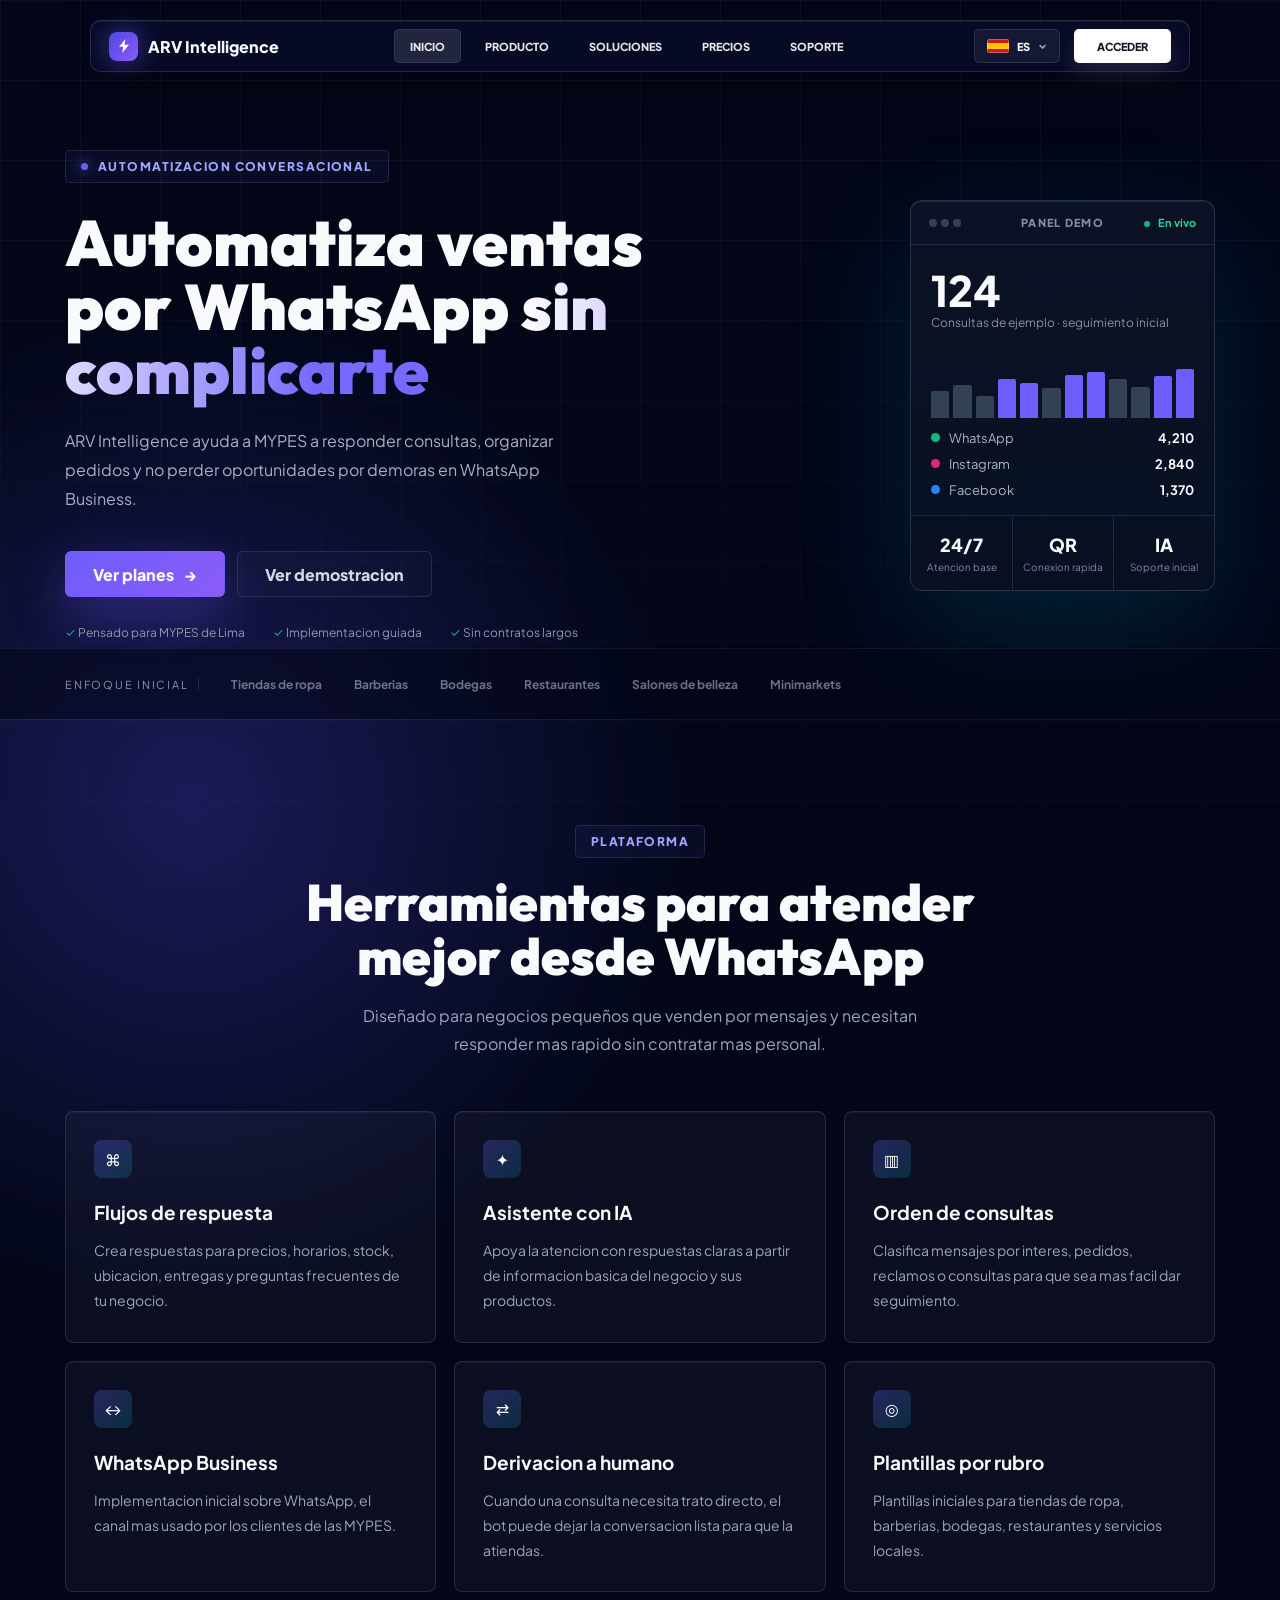
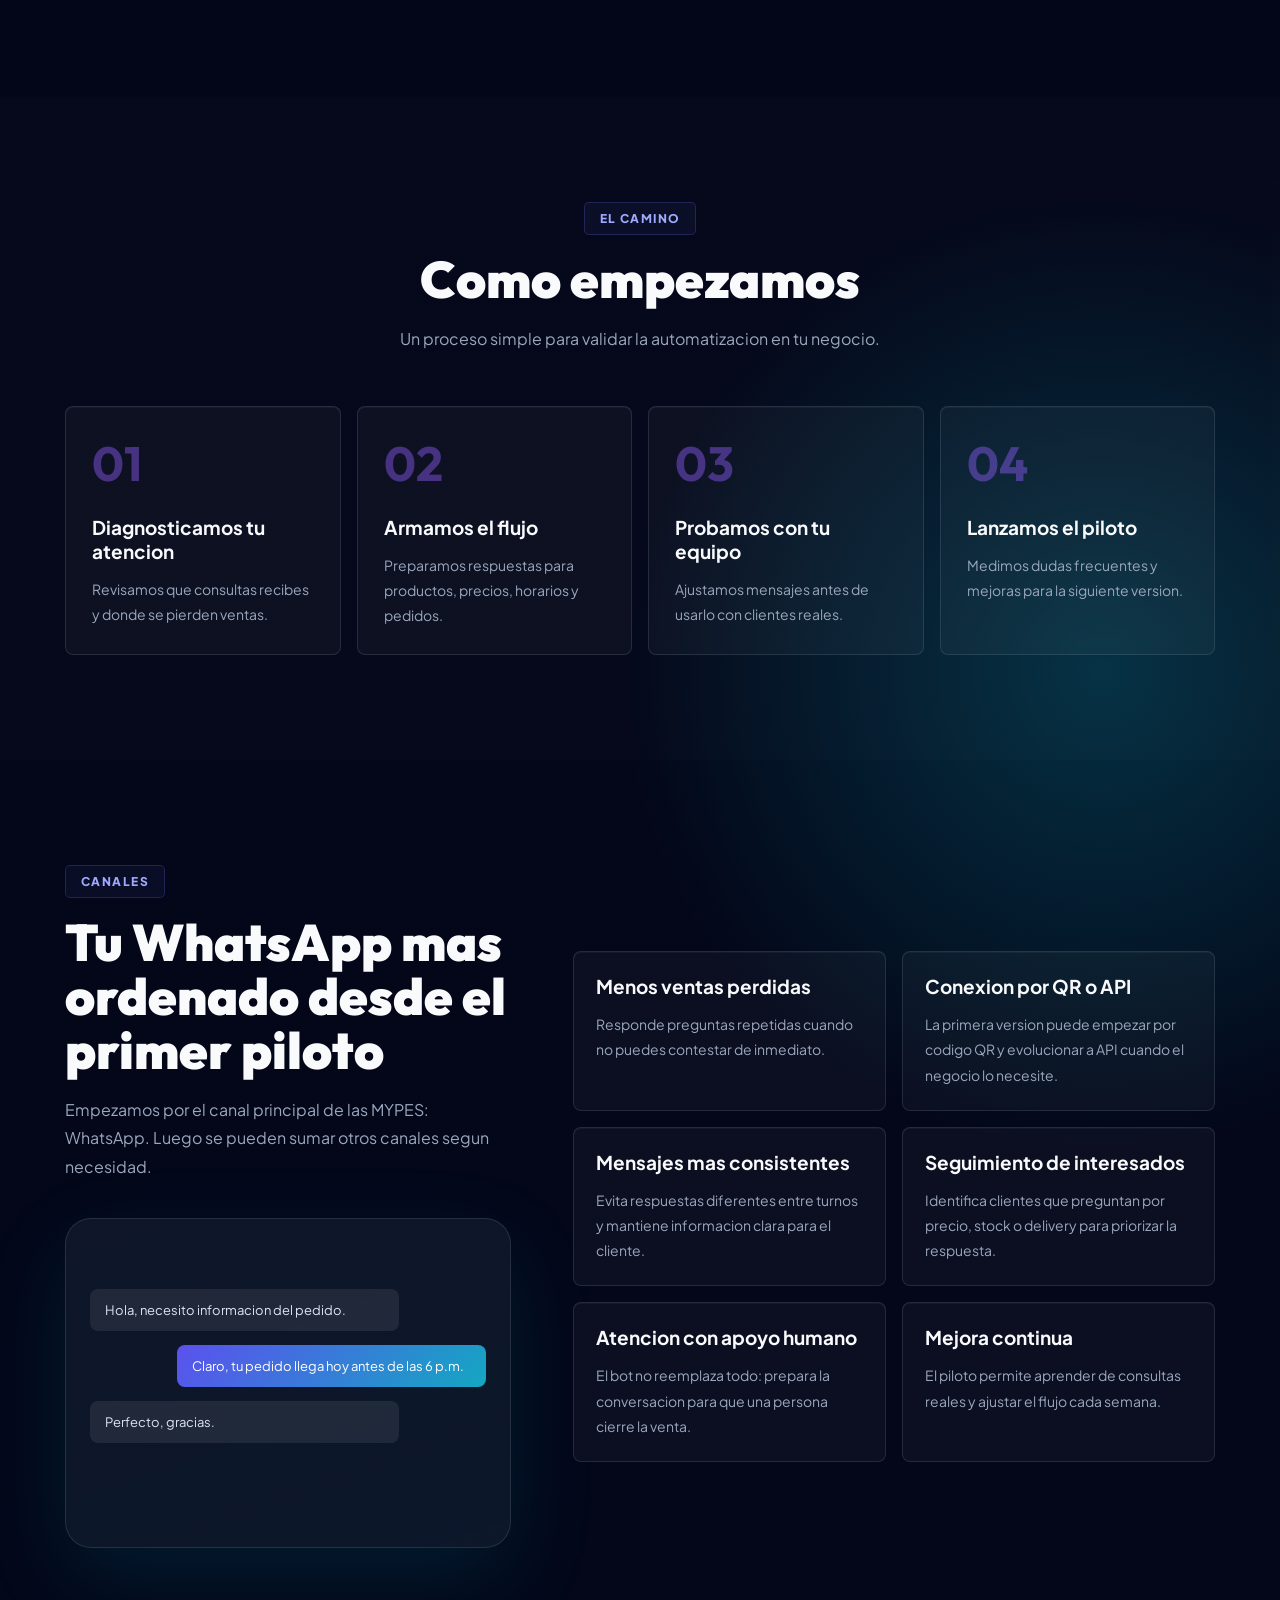
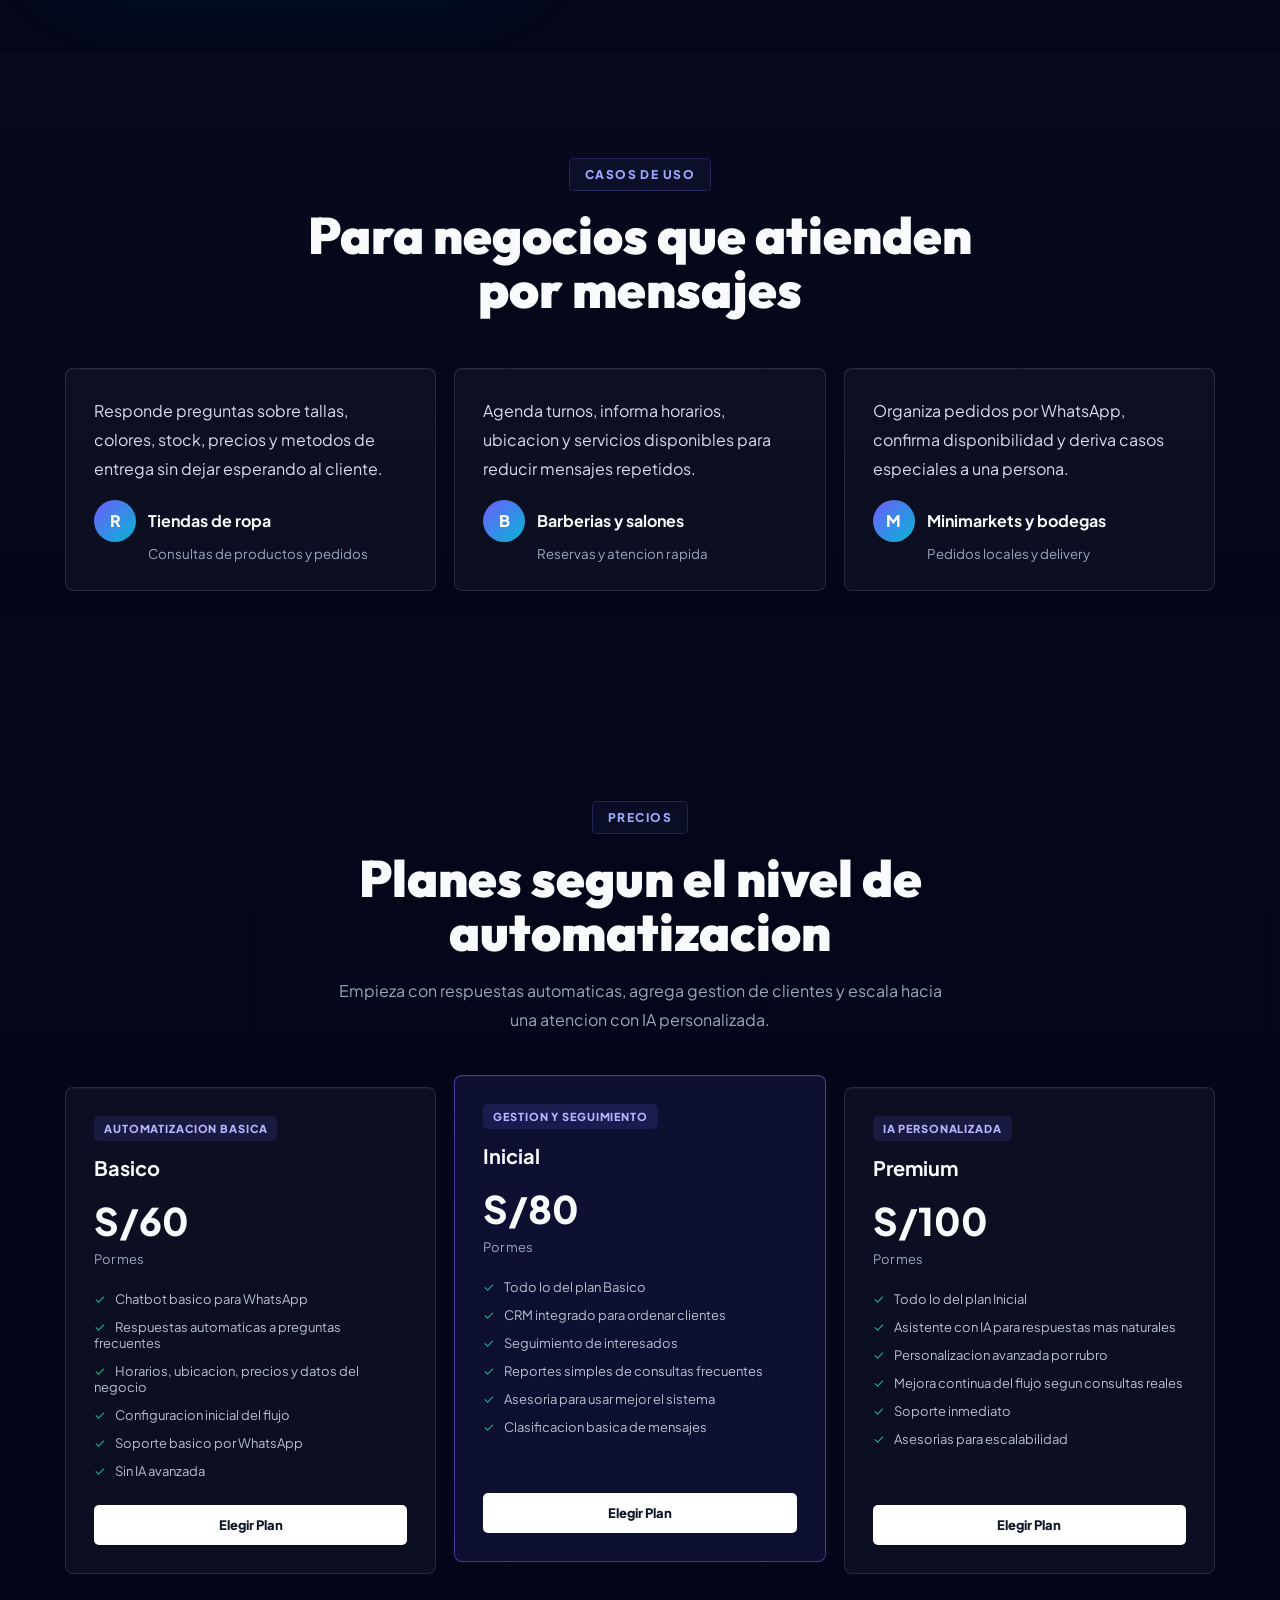
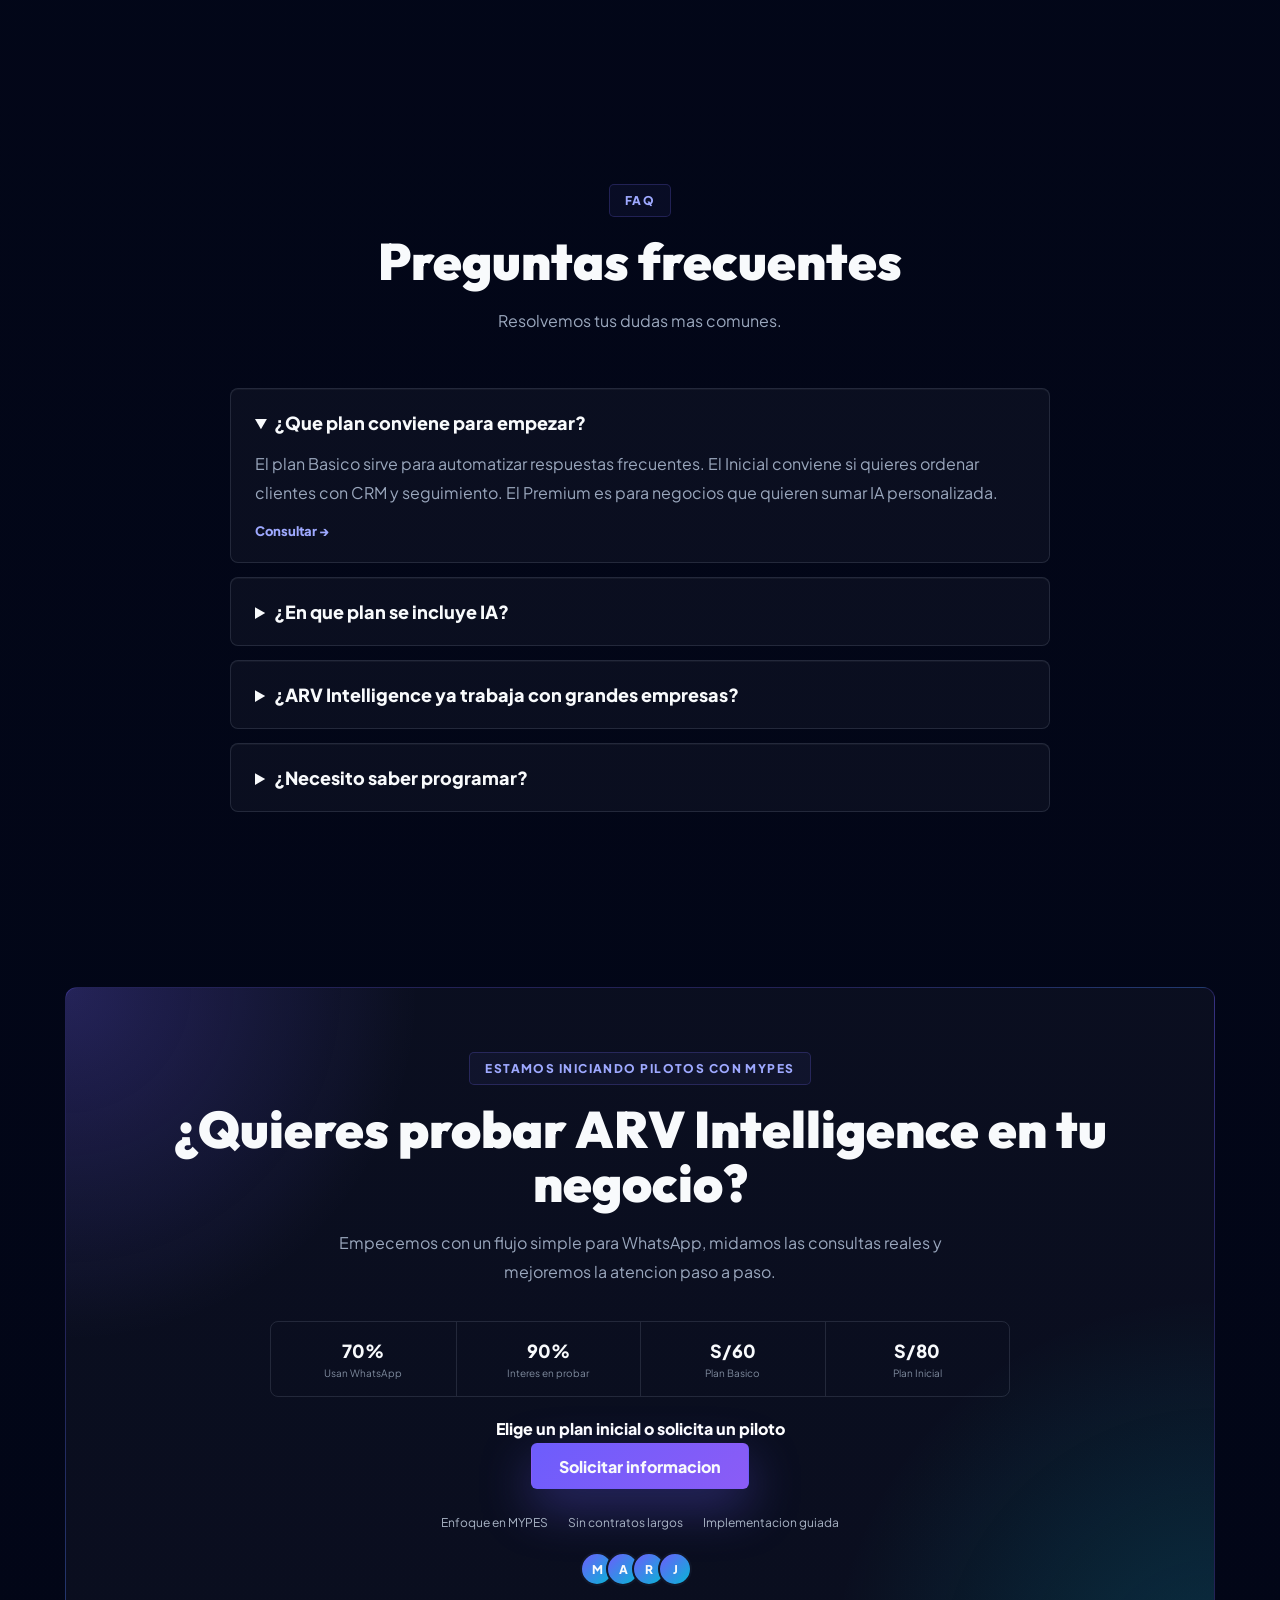
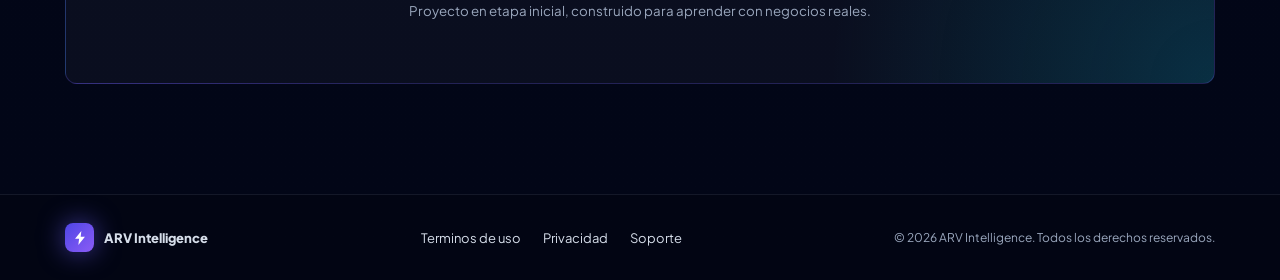
==== index.html @ e1a8e382 "Add files via upload" ====
<!doctype html>
<html lang="es">
<head>
  <meta charset="utf-8">
  <meta name="viewport" content="width=device-width, initial-scale=1">
  <title>ARV Intelligence | Automatizacion por WhatsApp</title>
  <meta name="description" content="Automatizacion de ventas y atencion por WhatsApp Business para MYPES de Lima.">
  <link rel="preconnect" href="https://fonts.googleapis.com">
  <link rel="preconnect" href="https://fonts.gstatic.com" crossorigin>
  <link href="https://fonts.googleapis.com/css2?family=Inter:wght@500;600;700;800;900&family=Outfit:wght@700;800;900&family=Plus+Jakarta+Sans:wght@500;600;700;800&display=swap" rel="stylesheet">
  <link rel="stylesheet" href="styles.css">
</head>
<body>
  <header class="site-header">
    <nav class="nav-shell" aria-label="Principal">
      <a class="brand" href="/" aria-label="ARV Intelligence">
        <span class="brand-mark">
          <svg viewBox="0 0 24 24" aria-hidden="true"><path d="M13.8 2.8 5.4 13.1h5.4l-1 8.1 8.8-11h-5.7l.9-7.4Z"/></svg>
        </span>
        <span>ARV Intelligence</span>
      </a>
      <button class="menu-toggle" type="button" aria-label="Abrir menu" aria-expanded="false">
        <span></span><span></span><span></span>
      </button>
      <div class="nav-links">
        <a class="active" href="#">Inicio</a>
        <a href="#features">Producto</a>
        <a href="#process">Soluciones</a>
        <a href="#pricing">Precios</a>
        <a href="#contact">Soporte</a>
      </div>
      <div class="nav-actions">
        <button class="lang" type="button" aria-label="Cambiar idioma"><span class="flag-es"></span> ES <span class="chevron">⌄</span></button>
        <a class="login" href="/dashboard/">Acceder</a>
      </div>
    </nav>
  </header>

  <main>
    <section class="hero" id="home">
      <div class="container hero-grid">
        <div class="hero-copy">
          <span class="eyebrow"><span></span> Automatizacion conversacional</span>
          <h1>Automatiza ventas <br>por WhatsApp <span>sin complicarte</span></h1>
          <p>ARV Intelligence ayuda a MYPES a responder consultas, organizar pedidos y no perder oportunidades por demoras en WhatsApp Business.</p>
          <div class="hero-actions">
            <a class="btn primary" href="#pricing">Ver planes <span>→</span></a>
            <a class="btn ghost" href="#features">Ver demostracion</a>
          </div>
          <div class="trust-list">
            <span>✓ Pensado para MYPES de Lima</span>
            <span>✓ Implementacion guiada</span>
            <span>✓ Sin contratos largos</span>
          </div>
        </div>
        <aside class="activity-card" aria-label="Panel de actividad">
          <div class="activity-top">
            <div class="dots"><span></span><span></span><span></span></div>
            <span>Panel demo</span>
            <strong><i></i> En vivo</strong>
          </div>
          <div class="metric-main">
            <strong>124</strong>
            <span>Consultas de ejemplo · seguimiento inicial</span>
          </div>
          <div class="bars" aria-hidden="true">
            <span style="--h:34%"></span><span style="--h:42%"></span><span style="--h:28%"></span><span class="accent" style="--h:50%"></span><span class="accent" style="--h:44%"></span><span style="--h:38%"></span><span class="accent" style="--h:55%"></span><span class="accent" style="--h:58%"></span><span style="--h:49%"></span><span style="--h:40%"></span><span class="accent" style="--h:53%"></span><span class="accent" style="--h:62%"></span>
          </div>
          <div class="channels">
            <span><i class="wa"></i> WhatsApp <b>4,210</b></span>
            <span><i class="ig"></i> Instagram <b>2,840</b></span>
            <span><i class="fb"></i> Facebook <b>1,370</b></span>
          </div>
          <div class="mini-stats">
            <div><b>24/7</b><span>Atencion base</span></div>
            <div><b>QR</b><span>Conexion rapida</span></div>
            <div><b>IA</b><span>Soporte inicial</span></div>
          </div>
        </aside>
      </div>
      <div class="logos">
        <div class="container logo-row">
          <span>Enfoque inicial</span>
          <b>Tiendas de ropa</b><b>Barberias</b><b>Bodegas</b><b>Restaurantes</b><b>Salones de belleza</b><b>Minimarkets</b>
        </div>
      </div>
    </section>

    <section class="section" id="features">
      <div class="container">
        <div class="section-head">
          <span class="label">Plataforma</span>
          <h2>Herramientas para atender mejor desde WhatsApp</h2>
          <p>Diseñado para negocios pequeños que venden por mensajes y necesitan responder mas rapido sin contratar mas personal.</p>
        </div>
        <div class="feature-grid">
          <article><span>⌘</span><h3>Flujos de respuesta</h3><p>Crea respuestas para precios, horarios, stock, ubicacion, entregas y preguntas frecuentes de tu negocio.</p></article>
          <article><span>✦</span><h3>Asistente con IA</h3><p>Apoya la atencion con respuestas claras a partir de informacion basica del negocio y sus productos.</p></article>
          <article><span>▥</span><h3>Orden de consultas</h3><p>Clasifica mensajes por interes, pedidos, reclamos o consultas para que sea mas facil dar seguimiento.</p></article>
          <article><span>↔</span><h3>WhatsApp Business</h3><p>Implementacion inicial sobre WhatsApp, el canal mas usado por los clientes de las MYPES.</p></article>
          <article><span>⇄</span><h3>Derivacion a humano</h3><p>Cuando una consulta necesita trato directo, el bot puede dejar la conversacion lista para que la atiendas.</p></article>
          <article><span>◎</span><h3>Plantillas por rubro</h3><p>Plantillas iniciales para tiendas de ropa, barberias, bodegas, restaurantes y servicios locales.</p></article>
        </div>
      </div>
    </section>

    <section class="section process" id="process">
      <div class="container">
        <div class="section-head compact">
          <span class="label">El Camino</span>
          <h2>Como empezamos</h2>
          <p>Un proceso simple para validar la automatizacion en tu negocio.</p>
        </div>
        <div class="steps">
          <article><b>01</b><h3>Diagnosticamos tu atencion</h3><p>Revisamos que consultas recibes y donde se pierden ventas.</p></article>
          <article><b>02</b><h3>Armamos el flujo</h3><p>Preparamos respuestas para productos, precios, horarios y pedidos.</p></article>
          <article><b>03</b><h3>Probamos con tu equipo</h3><p>Ajustamos mensajes antes de usarlo con clientes reales.</p></article>
          <article><b>04</b><h3>Lanzamos el piloto</h3><p>Medimos dudas frecuentes y mejoras para la siguiente version.</p></article>
        </div>
      </div>
    </section>

    <section class="section channels-section">
      <div class="container channels-grid">
        <div>
          <span class="label">Canales</span>
          <h2>Tu WhatsApp mas ordenado desde el primer piloto</h2>
          <p>Empezamos por el canal principal de las MYPES: WhatsApp. Luego se pueden sumar otros canales segun necesidad.</p>
          <div class="phone-mock">
            <div class="chat one">Hola, necesito informacion del pedido.</div>
            <div class="chat two">Claro, tu pedido llega hoy antes de las 6 p.m.</div>
            <div class="chat one">Perfecto, gracias.</div>
          </div>
        </div>
        <div class="benefits">
          <article><h3>Menos ventas perdidas</h3><p>Responde preguntas repetidas cuando no puedes contestar de inmediato.</p></article>
          <article><h3>Conexion por QR o API</h3><p>La primera version puede empezar por codigo QR y evolucionar a API cuando el negocio lo necesite.</p></article>
          <article><h3>Mensajes mas consistentes</h3><p>Evita respuestas diferentes entre turnos y mantiene informacion clara para el cliente.</p></article>
          <article><h3>Seguimiento de interesados</h3><p>Identifica clientes que preguntan por precio, stock o delivery para priorizar la respuesta.</p></article>
          <article><h3>Atencion con apoyo humano</h3><p>El bot no reemplaza todo: prepara la conversacion para que una persona cierre la venta.</p></article>
          <article><h3>Mejora continua</h3><p>El piloto permite aprender de consultas reales y ajustar el flujo cada semana.</p></article>
        </div>
      </div>
    </section>

    <section class="section testimonials">
      <div class="container">
        <div class="section-head">
          <span class="label">Casos de uso</span>
          <h2>Para negocios que atienden por mensajes</h2>
        </div>
        <div class="testimonial-grid">
          <article><p>Responde preguntas sobre tallas, colores, stock, precios y metodos de entrega sin dejar esperando al cliente.</p><div><span>R</span><b>Tiendas de ropa</b><small>Consultas de productos y pedidos</small></div></article>
          <article><p>Agenda turnos, informa horarios, ubicacion y servicios disponibles para reducir mensajes repetidos.</p><div><span>B</span><b>Barberias y salones</b><small>Reservas y atencion rapida</small></div></article>
          <article><p>Organiza pedidos por WhatsApp, confirma disponibilidad y deriva casos especiales a una persona.</p><div><span>M</span><b>Minimarkets y bodegas</b><small>Pedidos locales y delivery</small></div></article>
        </div>
      </div>
    </section>

    <section class="section pricing" id="pricing">
      <div class="container">
        <div class="section-head">
          <span class="label">Precios</span>
          <h2>Planes segun el nivel de automatizacion</h2>
          <p>Empieza con respuestas automaticas, agrega gestion de clientes y escala hacia una atencion con IA personalizada.</p>
        </div>
        <div class="pricing-grid">
          <article class="plan"><span class="plan-kicker">Automatizacion basica</span><h3>Basico</h3><div class="price">S/60</div><p>Por mes</p><ul><li>Chatbot basico para WhatsApp</li><li>Respuestas automaticas a preguntas frecuentes</li><li>Horarios, ubicacion, precios y datos del negocio</li><li>Configuracion inicial del flujo</li><li>Soporte basico por WhatsApp</li><li>Sin IA avanzada</li></ul><a href="/register?plan=basico">Elegir Plan</a></article>
          <article class="plan featured"><span class="plan-kicker">Gestion y seguimiento</span><h3>Inicial</h3><div class="price">S/80</div><p>Por mes</p><ul><li>Todo lo del plan Basico</li><li>CRM integrado para ordenar clientes</li><li>Seguimiento de interesados</li><li>Reportes simples de consultas frecuentes</li><li>Asesoria para usar mejor el sistema</li><li>Clasificacion basica de mensajes</li></ul><a href="/register?plan=inicial">Elegir Plan</a></article>
          <article class="plan"><span class="plan-kicker">IA personalizada</span><h3>Premium</h3><div class="price">S/100</div><p>Por mes</p><ul><li>Todo lo del plan Inicial</li><li>Asistente con IA para respuestas mas naturales</li><li>Personalizacion avanzada por rubro</li><li>Mejora continua del flujo segun consultas reales</li><li>Soporte inmediato</li><li>Asesorias para escalabilidad</li></ul><a href="/register?plan=premium">Elegir Plan</a></article>
        </div>
      </div>
    </section>

    <section class="section faq">
      <div class="container">
        <div class="section-head">
          <span class="label">FAQ</span>
          <h2>Preguntas frecuentes</h2>
          <p>Resolvemos tus dudas mas comunes.</p>
        </div>
        <div class="faq-list">
          <details open><summary>¿Que plan conviene para empezar?</summary><p>El plan Basico sirve para automatizar respuestas frecuentes. El Inicial conviene si quieres ordenar clientes con CRM y seguimiento. El Premium es para negocios que quieren sumar IA personalizada.</p><a href="#contact">Consultar →</a></details>
          <details><summary>¿En que plan se incluye IA?</summary><p>La IA personalizada se incluye en el plan Premium. En el plan Inicial se puede trabajar una clasificacion basica de mensajes, pero no respuestas avanzadas con IA.</p><a href="#contact">Consultar →</a></details>
          <details><summary>¿ARV Intelligence ya trabaja con grandes empresas?</summary><p>No. El proyecto esta iniciando y se enfoca primero en pilotos con MYPES para validar el servicio y mejorarlo con casos reales.</p><a href="#contact">Consultar →</a></details>
          <details><summary>¿Necesito saber programar?</summary><p>No. La configuracion se realiza de forma guiada. El negocio solo debe compartir sus preguntas frecuentes, productos, horarios y datos de atencion.</p><a href="#contact">Consultar →</a></details>
        </div>
      </div>
    </section>

    <section class="cta" id="contact">
      <div class="container cta-box">
        <span class="label">Estamos iniciando pilotos con MYPES</span>
        <h2>¿Quieres probar ARV Intelligence en tu negocio?</h2>
        <p>Empecemos con un flujo simple para WhatsApp, midamos las consultas reales y mejoremos la atencion paso a paso.</p>
        <div class="cta-stats">
          <div><b>70%</b><span>Usan WhatsApp</span></div>
          <div><b>90%</b><span>Interes en probar</span></div>
          <div><b>S/60</b><span>Plan Basico</span></div>
          <div><b>S/80</b><span>Plan Inicial</span></div>
        </div>
        <p class="pick">Elige un plan inicial o solicita un piloto</p>
        <a class="btn primary" href="/register">Solicitar informacion</a>
        <div class="cta-notes"><span>Enfoque en MYPES</span><span>Sin contratos largos</span><span>Implementacion guiada</span></div>
        <div class="avatars"><span>M</span><span>A</span><span>R</span><span>J</span></div>
        <small>Proyecto en etapa inicial, construido para aprender con negocios reales.</small>
      </div>
    </section>
  </main>

  <footer class="footer">
    <div class="container footer-inner">
      <a class="brand" href="/"><span class="brand-mark"><svg viewBox="0 0 24 24" aria-hidden="true"><path d="M13.8 2.8 5.4 13.1h5.4l-1 8.1 8.8-11h-5.7l.9-7.4Z"/></svg></span><span>ARV Intelligence</span></a>
      <div><a href="/pages/terminos-y-condiciones">Terminos de uso</a><a href="/pages/politica-de-privacidad">Privacidad</a><a href="#contact">Soporte</a></div>
      <p>© 2026 ARV Intelligence. Todos los derechos reservados.</p>
    </div>
  </footer>
  <script src="script.js"></script>
</body>
</html>
---- styles.css ----
:root {
  --bg: #020617;
  --bg-2: #050a1e;
  --panel: rgba(255, 255, 255, .045);
  --panel-strong: rgba(255, 255, 255, .075);
  --line: rgba(148, 163, 184, .18);
  --text: #f8fafc;
  --muted: #9aa7bd;
  --soft: #cbd5e1;
  --violet: #6d5dfc;
  --violet-2: #8b5cf6;
  --cyan: #06b6d4;
  --green: #10b981;
  --pink: #db2777;
  --blue: #2683ff;
  --radius: 8px;
}

* { box-sizing: border-box; }
html { scroll-behavior: smooth; }
body {
  margin: 0;
  min-width: 320px;
  color: var(--text);
  background:
    radial-gradient(circle at 15% 12%, rgba(93, 78, 255, .28), transparent 31rem),
    radial-gradient(circle at 86% 34%, rgba(7, 129, 148, .34), transparent 30rem),
    linear-gradient(180deg, #020617 0%, #030719 46%, #020617 100%);
  font-family: "Plus Jakarta Sans", Inter, system-ui, -apple-system, sans-serif;
}

body::before {
  content: "";
  position: fixed;
  inset: 0;
  pointer-events: none;
  background-image:
    linear-gradient(rgba(255,255,255,.045) 1px, transparent 1px),
    linear-gradient(90deg, rgba(255,255,255,.045) 1px, transparent 1px);
  background-size: 80px 80px;
  mask-image: linear-gradient(to bottom, rgba(0,0,0,.9), rgba(0,0,0,.15));
}

a { color: inherit; text-decoration: none; }
p { color: var(--muted); line-height: 1.8; }
.container { width: min(1150px, calc(100% - 40px)); margin: 0 auto; }

.site-header {
  position: fixed;
  inset: 20px 0 auto;
  z-index: 50;
}

.nav-shell {
  width: min(1100px, calc(100% - 32px));
  margin: 0 auto;
  display: flex;
  align-items: center;
  gap: 24px;
  padding: 8px 18px;
  border: 1px solid rgba(148, 163, 184, .2);
  border-radius: 10px;
  background: rgba(8, 13, 43, .76);
  box-shadow: 0 18px 50px rgba(0, 0, 0, .28), inset 0 1px 0 rgba(255, 255, 255, .08);
  backdrop-filter: blur(18px);
}

.brand {
  display: inline-flex;
  align-items: center;
  gap: 10px;
  font-weight: 900;
  letter-spacing: 0;
}

.brand-mark {
  display: inline-grid;
  place-items: center;
  width: 29px;
  height: 29px;
  border-radius: 8px;
  background: linear-gradient(135deg, #4f46e5, #8b5cf6);
  box-shadow: 0 0 26px rgba(109, 93, 252, .58);
}

.brand-mark svg { width: 18px; height: 18px; fill: #fff; }

.nav-links {
  display: flex;
  justify-content: center;
  gap: 8px;
  flex: 1;
}

.nav-links a,
.login,
.lang {
  min-height: 34px;
  display: inline-flex;
  align-items: center;
  border-radius: 5px;
  font-size: 11px;
  font-weight: 900;
  text-transform: uppercase;
}

.nav-links a { padding: 0 16px; color: rgba(255, 255, 255, .9); }
.nav-links a.active,
.nav-links a:hover {
  background: rgba(255, 255, 255, .11);
  box-shadow: inset 0 0 0 1px rgba(255,255,255,.08);
}

.nav-actions { display: flex; align-items: center; gap: 14px; }
.lang {
  gap: 8px;
  border: 1px solid var(--line);
  color: #fff;
  background: rgba(255,255,255,.06);
  padding: 0 12px;
  font-family: inherit;
}
.flag-es {
  width: 22px;
  height: 14px;
  border-radius: 2px;
  background: linear-gradient(#c81925 0 25%, #ffc400 25% 75%, #c81925 75%);
  box-shadow: inset 0 0 0 1px rgba(255,255,255,.25);
}
.chevron { opacity: .6; transform: translateY(-1px); }
.login { padding: 0 23px; background: #fff; color: #101323; box-shadow: 0 10px 25px rgba(255,255,255,.1); }
.menu-toggle { display: none; }

.hero {
  position: relative;
  min-height: 720px;
  padding: 150px 0 0;
  border-bottom: 1px solid rgba(148, 163, 184, .1);
  overflow: hidden;
}

.hero-grid {
  display: grid;
  grid-template-columns: minmax(0, 1.05fr) minmax(360px, .9fr);
  align-items: center;
  gap: 52px;
}

.eyebrow,
.label {
  display: inline-flex;
  align-items: center;
  gap: 10px;
  color: #9ea9ff;
  border: 1px solid rgba(124, 112, 255, .22);
  background: rgba(124, 112, 255, .06);
  border-radius: 5px;
  padding: 8px 15px;
  font-size: 12px;
  font-weight: 800;
  letter-spacing: .12em;
  text-transform: uppercase;
}
.eyebrow span {
  width: 7px;
  height: 7px;
  border-radius: 50%;
  background: var(--violet);
  box-shadow: 0 0 14px var(--violet);
}

h1, h2, h3 { margin: 0; letter-spacing: 0; }
h1 {
  max-width: 720px;
  margin-top: 28px;
  font-family: Outfit, "Plus Jakarta Sans", sans-serif;
  font-size: clamp(46px, 5vw, 64px);
  line-height: 1;
  font-weight: 900;
}
h1 span {
  background: linear-gradient(90deg, #ffffff, #7669ff 75%);
  -webkit-background-clip: text;
  background-clip: text;
  color: transparent;
}
.hero-copy p { max-width: 510px; margin: 24px 0 0; font-size: 16px; color: #a8b1c2; }

.hero-actions { display: flex; flex-wrap: wrap; gap: 12px; margin-top: 38px; }
.btn {
  display: inline-flex;
  align-items: center;
  justify-content: center;
  gap: 10px;
  min-height: 46px;
  padding: 0 27px;
  border-radius: 6px;
  font-weight: 800;
  border: 1px solid transparent;
}
.btn.primary {
  background: linear-gradient(135deg, #6d5dfc, #8b5cf6);
  box-shadow: 0 18px 50px rgba(109, 93, 252, .34);
}
.btn.ghost { border-color: var(--line); color: #d1d8e4; background: rgba(255,255,255,.02); }

.trust-list { display: flex; flex-wrap: wrap; gap: 28px; margin-top: 28px; color: #8d99aa; font-size: 12px; }
.trust-list span::first-letter { color: var(--green); }

.activity-card {
  position: relative;
  max-width: 400px;
  margin-left: auto;
  border: 1px solid rgba(148, 163, 184, .22);
  border-radius: 12px;
  background: linear-gradient(180deg, rgba(15,23,42,.72), rgba(8,18,35,.86));
  box-shadow: 0 40px 120px rgba(6, 182, 212, .16), inset 0 1px 0 rgba(255,255,255,.08);
  overflow: hidden;
}
.activity-top {
  display: grid;
  grid-template-columns: 1fr auto 1fr;
  align-items: center;
  gap: 12px;
  padding: 15px 18px;
  border-bottom: 1px solid var(--line);
  color: #8390a6;
  font-size: 11px;
  font-weight: 800;
  text-transform: uppercase;
  letter-spacing: .12em;
}
.dots span {
  display: inline-block;
  width: 8px;
  height: 8px;
  margin-right: 4px;
  border-radius: 50%;
  background: #334155;
}
.activity-top strong { justify-self: end; color: #27d898; font-size: 11px; text-transform: none; letter-spacing: 0; }
.activity-top i { display: inline-block; width: 6px; height: 6px; border-radius: 50%; background: var(--green); margin-right: 6px; }
.metric-main { padding: 24px 20px 10px; }
.metric-main strong { display: block; font-size: 42px; line-height: 1; font-weight: 900; }
.metric-main span { display: block; color: #8793a5; font-size: 12px; margin-top: 4px; }
.bars { height: 78px; display: grid; grid-template-columns: repeat(12, 1fr); align-items: end; gap: 4px; padding: 0 20px 0; }
.bars span {
  height: var(--h);
  min-height: 22px;
  border-radius: 2px 2px 0 0;
  background: #334155;
}
.bars .accent { background: #6d5dfc; }
.channels { padding: 12px 20px 17px; display: grid; gap: 10px; }
.channels span { display: grid; grid-template-columns: 14px 1fr auto; align-items: center; gap: 4px; color: #aab4c2; font-size: 13px; }
.channels i { width: 9px; height: 9px; border-radius: 50%; }
.wa { background: var(--green); }
.ig { background: var(--pink); }
.fb { background: var(--blue); }
.channels b { color: #fff; }
.mini-stats { display: grid; grid-template-columns: repeat(3, 1fr); border-top: 1px solid var(--line); }
.mini-stats div, .cta-stats div { padding: 17px 10px; text-align: center; }
.mini-stats div + div, .cta-stats div + div { border-left: 1px solid var(--line); }
.mini-stats b, .cta-stats b { display: block; font-size: 18px; font-weight: 900; }
.mini-stats span, .cta-stats span { display: block; margin-top: 5px; color: #7e8a9d; font-size: 10px; }

.logos { position: absolute; left: 0; right: 0; bottom: 0; border-top: 1px solid rgba(148,163,184,.1); background: rgba(2,6,23,.55); }
.logo-row { min-height: 70px; display: flex; align-items: center; gap: 32px; color: rgba(203,213,225,.55); }
.logo-row span { font-size: 11px; letter-spacing: .16em; text-transform: uppercase; color: #8b94a5; padding-right: 10px; border-right: 1px solid var(--line); }
.logo-row b { font-size: 12px; color: rgba(203,213,225,.52); }

.section { padding: 105px 0; position: relative; }
.section-head { max-width: 680px; margin: 0 auto 52px; text-align: center; }
.section-head.compact { max-width: 520px; }
.section-head h2, .channels-grid h2, .cta h2 {
  margin-top: 18px;
  font-family: Outfit, "Plus Jakarta Sans", sans-serif;
  font-size: clamp(32px, 4vw, 52px);
  line-height: 1.05;
  font-weight: 900;
}
.section-head p, .channels-grid > div > p, .cta p { margin: 18px auto 0; max-width: 620px; }

.feature-grid, .testimonial-grid, .pricing-grid {
  display: grid;
  gap: 18px;
}
.feature-grid { grid-template-columns: repeat(3, 1fr); }
.feature-grid article,
.testimonial-grid article,
.plan,
.benefits article,
.steps article,
.faq-list details {
  border: 1px solid var(--line);
  border-radius: var(--radius);
  background: rgba(255,255,255,.035);
  box-shadow: inset 0 1px 0 rgba(255,255,255,.04);
}
.feature-grid article { padding: 28px; }
.feature-grid article span {
  display: inline-grid;
  place-items: center;
  width: 38px;
  height: 38px;
  border-radius: 8px;
  background: linear-gradient(135deg, rgba(109,93,252,.28), rgba(6,182,212,.18));
  color: #fff;
}
.feature-grid h3, .benefits h3, .steps h3 { margin-top: 22px; font-size: 19px; }
.feature-grid p, .benefits p, .steps p { margin-bottom: 0; font-size: 14px; }

.process { background: rgba(255,255,255,.012); }
.steps { display: grid; grid-template-columns: repeat(4, 1fr); gap: 16px; counter-reset: steps; }
.steps article { padding: 26px; position: relative; overflow: hidden; }
.steps b { color: rgba(139,92,246,.45); font-size: 48px; font-family: Outfit, sans-serif; }

.channels-grid { display: grid; grid-template-columns: .82fr 1.18fr; align-items: center; gap: 62px; }
.phone-mock {
  margin-top: 36px;
  min-height: 330px;
  border: 1px solid var(--line);
  border-radius: 26px;
  background: linear-gradient(160deg, rgba(15,23,42,.94), rgba(18,31,50,.7));
  padding: 70px 24px 24px;
  box-shadow: 0 30px 90px rgba(6,182,212,.12);
}
.chat { max-width: 78%; margin-bottom: 14px; padding: 13px 15px; border-radius: 8px; color: #dce5f3; font-size: 13px; }
.chat.one { background: rgba(255,255,255,.08); }
.chat.two { margin-left: auto; background: linear-gradient(135deg, #5b51ee, #13a7c2); color: #fff; }
.benefits { display: grid; grid-template-columns: repeat(2, 1fr); gap: 16px; }
.benefits article { padding: 22px; }
.benefits h3 { margin-top: 0; }

.testimonials { background: linear-gradient(180deg, rgba(255,255,255,.015), transparent); }
.testimonial-grid { grid-template-columns: repeat(3, 1fr); }
.testimonial-grid article { padding: 28px; }
.testimonial-grid p { color: #d6deea; margin-top: 0; }
.testimonial-grid div { display: grid; grid-template-columns: 42px 1fr; column-gap: 12px; align-items: center; }
.testimonial-grid span, .avatars span {
  display: inline-grid;
  place-items: center;
  width: 42px;
  height: 42px;
  border-radius: 50%;
  background: linear-gradient(135deg, #6d5dfc, #06b6d4);
  font-weight: 900;
}
.testimonial-grid small { grid-column: 2; color: var(--muted); margin-top: 3px; }

.pricing-grid { grid-template-columns: repeat(3, 1fr); align-items: stretch; }
.plan { padding: 28px; display: flex; flex-direction: column; }
.plan.featured { border-color: rgba(109,93,252,.55); background: rgba(109,93,252,.11); transform: translateY(-12px); }
.plan-kicker {
  align-self: flex-start;
  margin-bottom: 14px;
  padding: 6px 10px;
  border-radius: 5px;
  background: rgba(109, 93, 252, .14);
  color: #b8b4ff;
  font-size: 11px;
  font-weight: 900;
  letter-spacing: .08em;
  text-transform: uppercase;
}
.plan h3 { font-size: 20px; }
.price { margin-top: 22px; font-size: 38px; line-height: 1; font-weight: 900; }
.plan > p { margin: 8px 0 20px; font-size: 13px; }
.plan ul { list-style: none; padding: 0; margin: 0 0 26px; display: grid; gap: 12px; color: #b7c1d0; font-size: 13px; }
.plan li::before { content: "✓"; color: var(--green); margin-right: 9px; }
.plan a {
  margin-top: auto;
  display: inline-flex;
  justify-content: center;
  align-items: center;
  min-height: 40px;
  border-radius: 5px;
  background: #fff;
  color: #0f172a;
  font-weight: 900;
  font-size: 13px;
}

.faq-list { max-width: 820px; margin: 0 auto; display: grid; gap: 14px; }
.faq-list details { padding: 22px 24px; }
.faq-list summary {
  cursor: pointer;
  font-size: 18px;
  font-weight: 900;
}
.faq-list p { margin-bottom: 12px; }
.faq-list a { color: #9ea9ff; font-weight: 800; font-size: 13px; }

.cta { padding: 70px 0 110px; }
.cta-box {
  text-align: center;
  padding: 64px 30px;
  border: 1px solid rgba(109,93,252,.25);
  border-radius: 12px;
  background:
    radial-gradient(circle at top left, rgba(109,93,252,.26), transparent 22rem),
    radial-gradient(circle at bottom right, rgba(6,182,212,.2), transparent 24rem),
    rgba(255,255,255,.035);
}
.cta-stats { max-width: 740px; margin: 34px auto 16px; display: grid; grid-template-columns: repeat(4, 1fr); border: 1px solid var(--line); border-radius: var(--radius); overflow: hidden; }
.pick { font-weight: 900; color: #fff; margin-bottom: 18px; }
.cta-notes { margin-top: 26px; display: flex; justify-content: center; flex-wrap: wrap; gap: 20px; color: #a9b4c5; font-size: 12px; }
.avatars { display: flex; justify-content: center; margin-top: 22px; }
.avatars span { width: 34px; height: 34px; margin-left: -8px; border: 2px solid #101629; font-size: 12px; }
.cta small { display: block; margin-top: 16px; color: var(--muted); }

.footer { border-top: 1px solid rgba(148, 163, 184, .12); padding: 28px 0; background: rgba(0,0,0,.18); }
.footer-inner { display: flex; align-items: center; justify-content: space-between; gap: 18px; color: #96a2b5; font-size: 13px; }
.footer a { color: #d6deea; }
.footer div div { display: flex; gap: 22px; }
.footer p { margin: 0; font-size: 12px; }

@media (max-width: 980px) {
  .site-header { top: 12px; }
  .nav-shell { flex-wrap: wrap; }
  .menu-toggle {
    display: inline-grid;
    gap: 4px;
    width: 38px;
    height: 34px;
    margin-left: auto;
    border: 1px solid var(--line);
    border-radius: 6px;
    background: rgba(255,255,255,.06);
    padding: 8px;
  }
  .menu-toggle span { display: block; height: 2px; background: #fff; border-radius: 2px; }
  .nav-links, .nav-actions {
    display: none;
    width: 100%;
  }
  .nav-shell.open .nav-links,
  .nav-shell.open .nav-actions {
    display: flex;
  }
  .nav-shell.open .nav-links { flex-direction: column; align-items: stretch; order: 5; }
  .nav-shell.open .nav-actions { order: 6; justify-content: space-between; }
  .hero { padding-top: 120px; min-height: auto; }
  .hero-grid, .channels-grid { grid-template-columns: 1fr; }
  .activity-card { margin: 20px 0 95px; max-width: none; }
  .logos { position: relative; }
  .logo-row { overflow-x: auto; padding: 0 20px; width: 100%; }
  .feature-grid, .testimonial-grid, .pricing-grid { grid-template-columns: repeat(2, 1fr); }
  .steps { grid-template-columns: repeat(2, 1fr); }
}

@media (max-width: 640px) {
  .container { width: min(100% - 28px, 1150px); }
  .nav-shell { width: calc(100% - 20px); padding: 8px 10px; }
  .hero { padding-top: 105px; }
  h1 { font-size: 42px; line-height: 1.05; }
  .hero-actions .btn { width: 100%; }
  .trust-list { gap: 12px; flex-direction: column; }
  .section { padding: 74px 0; }
  .feature-grid, .testimonial-grid, .pricing-grid, .steps, .benefits, .cta-stats { grid-template-columns: 1fr; }
  .plan.featured { transform: none; }
  .cta-box { padding: 44px 18px; }
  .cta-stats div + div { border-left: 0; border-top: 1px solid var(--line); }
  .footer-inner, .footer div div { flex-direction: column; align-items: flex-start; }
}
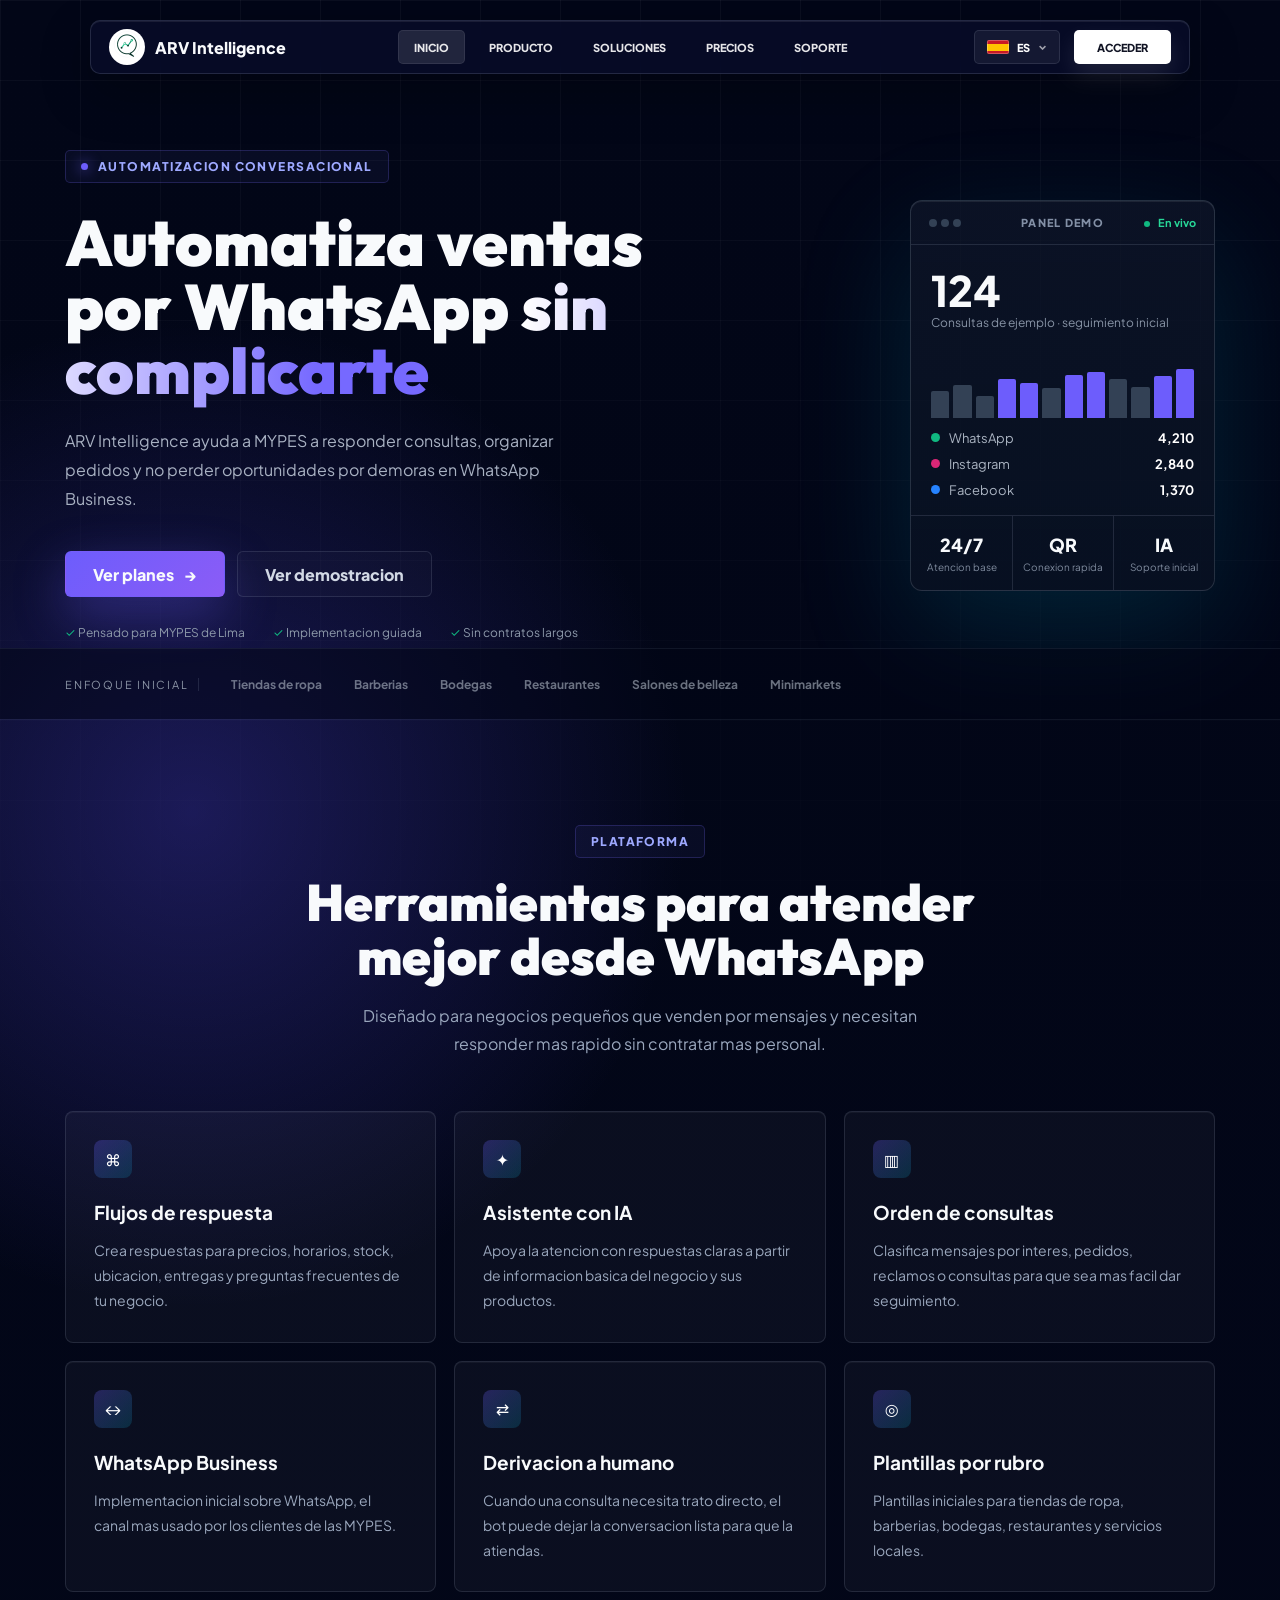
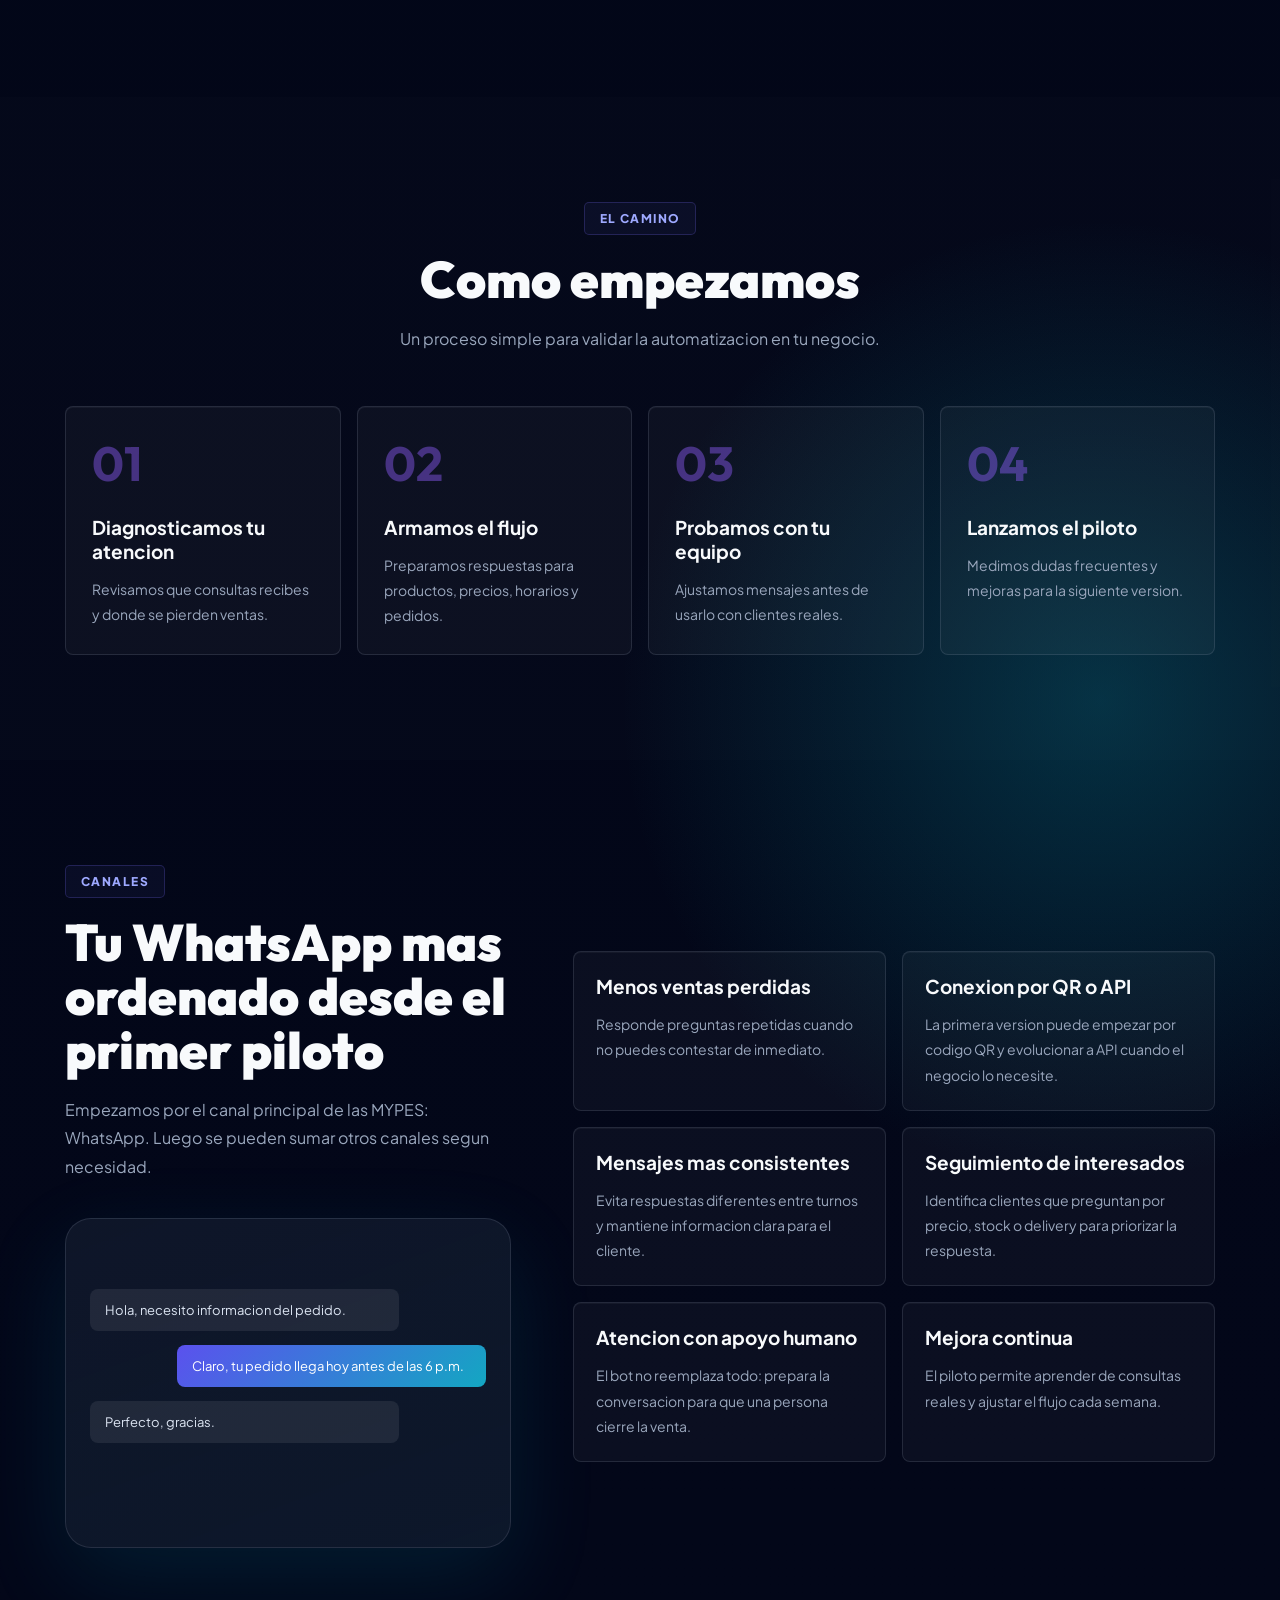
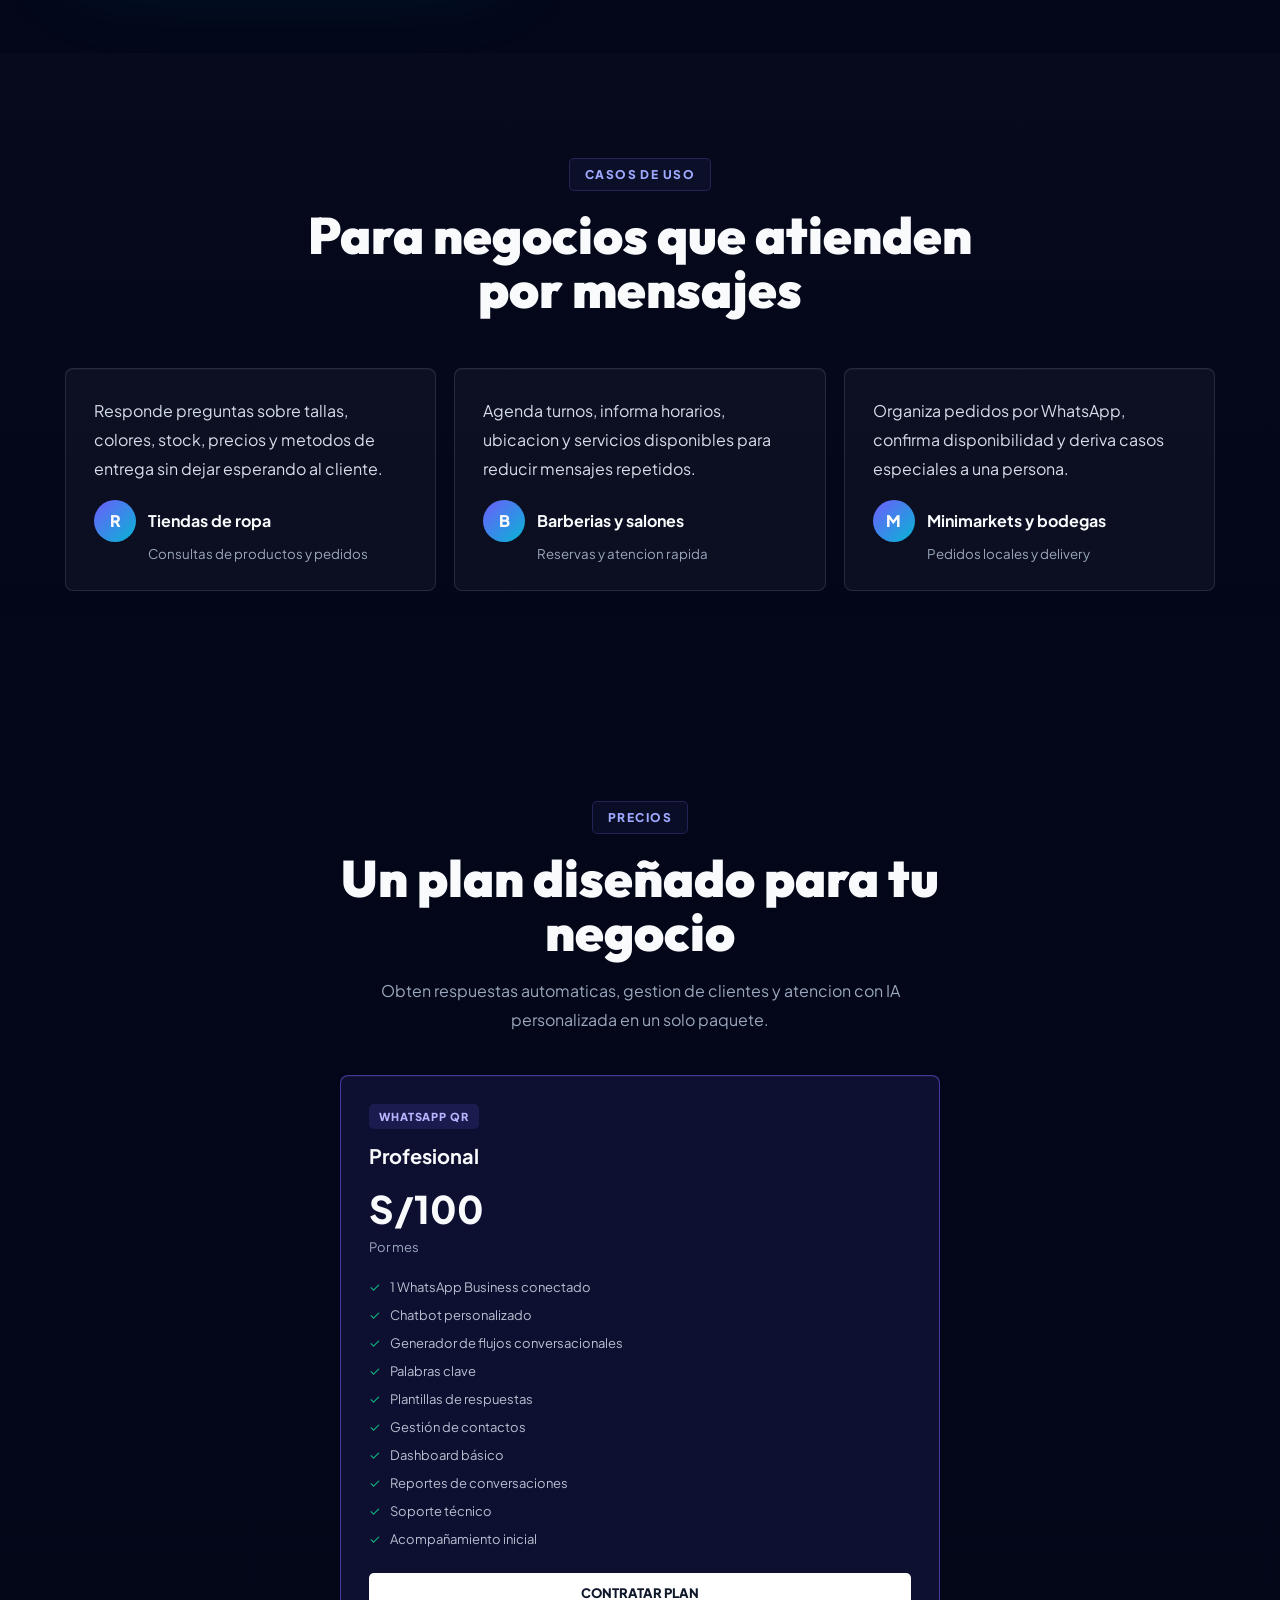
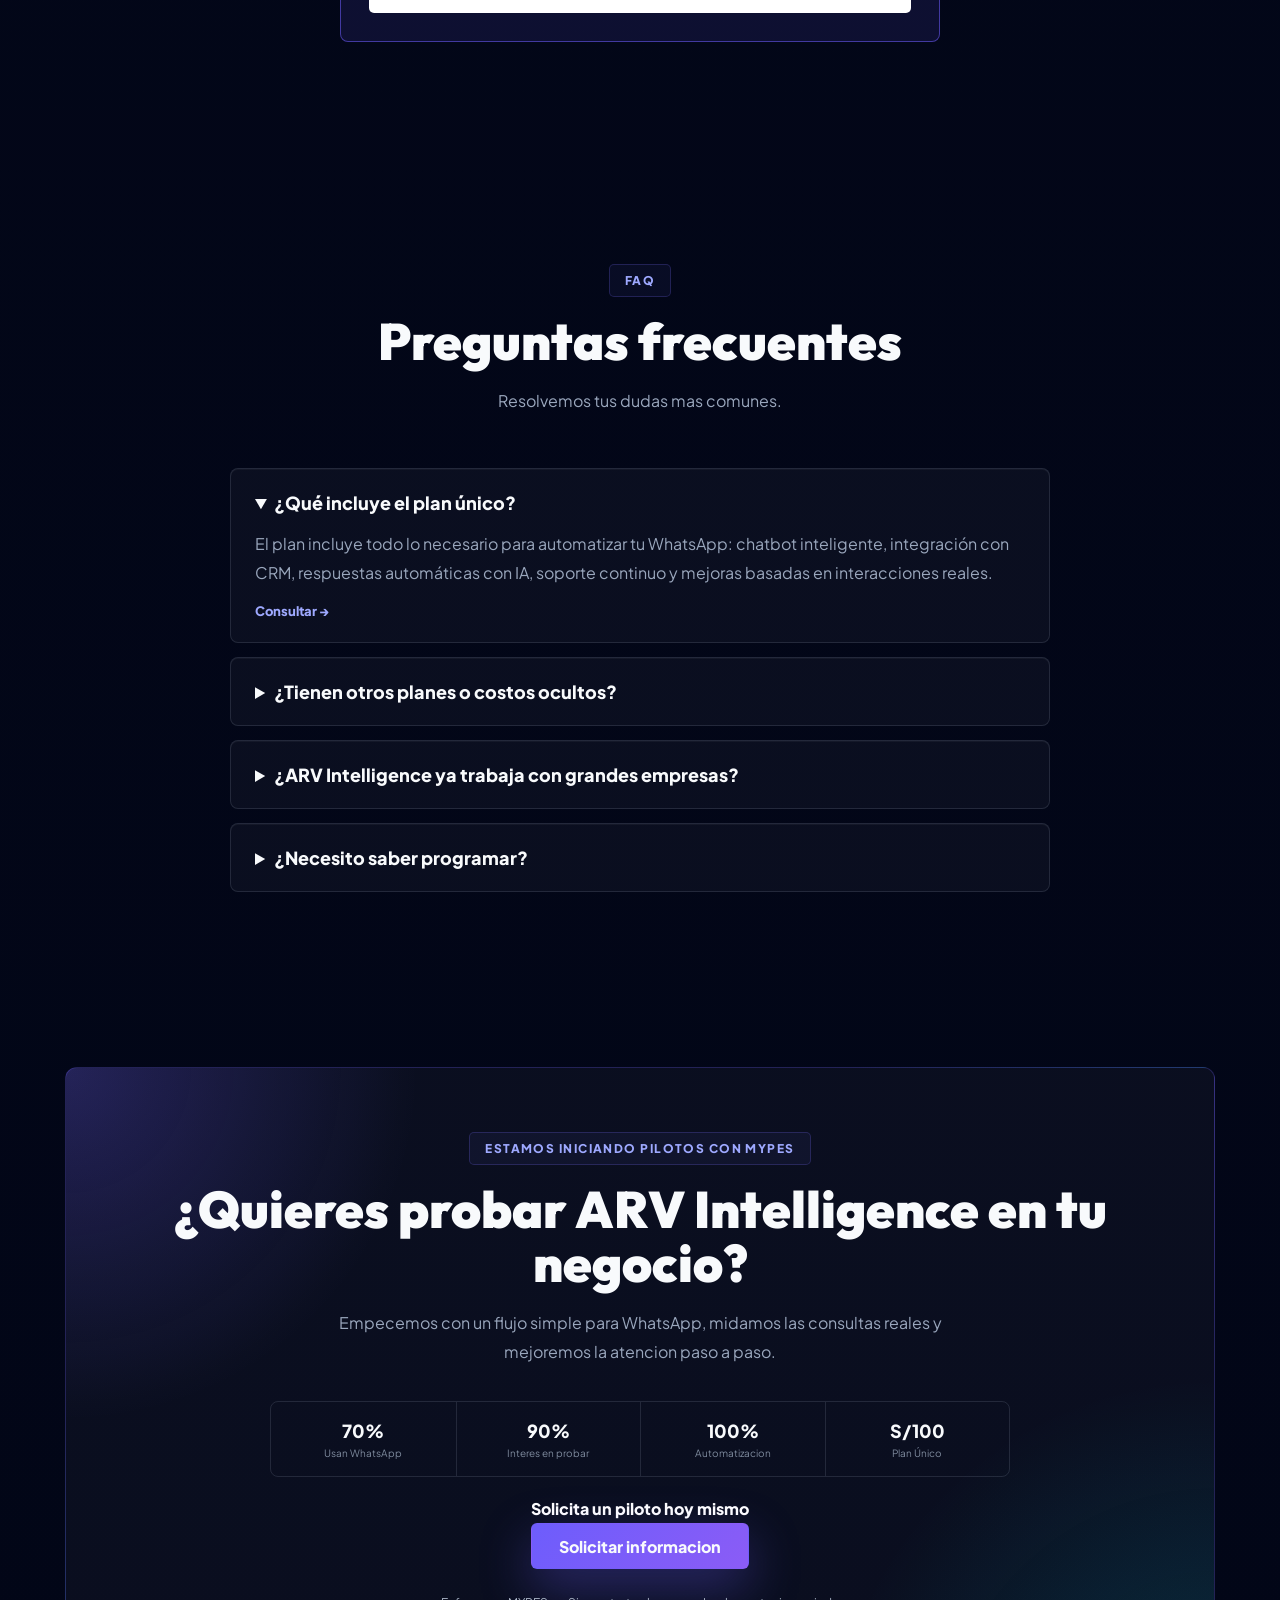
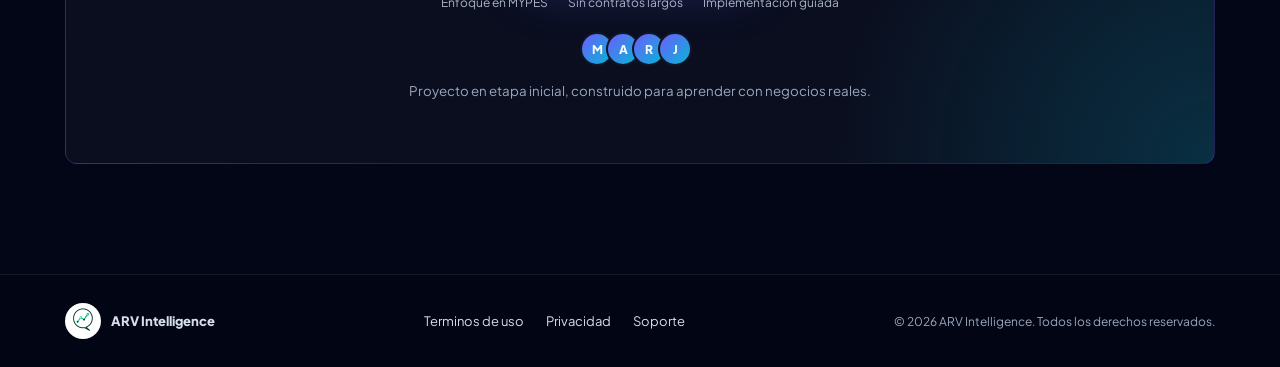
==== commit 59139781: "Add files via upload" ====
--- a/index.html
+++ b/index.html
@@ -14,9 +14,7 @@
   <header class="site-header">
     <nav class="nav-shell" aria-label="Principal">
       <a class="brand" href="/" aria-label="ARV Intelligence">
-        <span class="brand-mark">
-          <svg viewBox="0 0 24 24" aria-hidden="true"><path d="M13.8 2.8 5.4 13.1h5.4l-1 8.1 8.8-11h-5.7l.9-7.4Z"/></svg>
-        </span>
+        <img src="/logo.png" alt="" style="height: 36px; width: auto; object-fit: contain; background-color: #fff; border-radius: 50%; padding: 2px;" />
         <span>ARV Intelligence</span>
       </a>
       <button class="menu-toggle" type="button" aria-label="Abrir menu" aria-expanded="false">
@@ -31,7 +29,7 @@
       </div>
       <div class="nav-actions">
         <button class="lang" type="button" aria-label="Cambiar idioma"><span class="flag-es"></span> ES <span class="chevron">⌄</span></button>
-        <a class="login" href="/dashboard/">Acceder</a>
+        <a class="login" href="/login/">Acceder</a>
       </div>
     </nav>
   </header>
@@ -161,13 +159,29 @@
       <div class="container">
         <div class="section-head">
           <span class="label">Precios</span>
-          <h2>Planes segun el nivel de automatizacion</h2>
-          <p>Empieza con respuestas automaticas, agrega gestion de clientes y escala hacia una atencion con IA personalizada.</p>
-        </div>
-        <div class="pricing-grid">
-          <article class="plan"><span class="plan-kicker">Automatizacion basica</span><h3>Basico</h3><div class="price">S/60</div><p>Por mes</p><ul><li>Chatbot basico para WhatsApp</li><li>Respuestas automaticas a preguntas frecuentes</li><li>Horarios, ubicacion, precios y datos del negocio</li><li>Configuracion inicial del flujo</li><li>Soporte basico por WhatsApp</li><li>Sin IA avanzada</li></ul><a href="/register?plan=basico">Elegir Plan</a></article>
-          <article class="plan featured"><span class="plan-kicker">Gestion y seguimiento</span><h3>Inicial</h3><div class="price">S/80</div><p>Por mes</p><ul><li>Todo lo del plan Basico</li><li>CRM integrado para ordenar clientes</li><li>Seguimiento de interesados</li><li>Reportes simples de consultas frecuentes</li><li>Asesoria para usar mejor el sistema</li><li>Clasificacion basica de mensajes</li></ul><a href="/register?plan=inicial">Elegir Plan</a></article>
-          <article class="plan"><span class="plan-kicker">IA personalizada</span><h3>Premium</h3><div class="price">S/100</div><p>Por mes</p><ul><li>Todo lo del plan Inicial</li><li>Asistente con IA para respuestas mas naturales</li><li>Personalizacion avanzada por rubro</li><li>Mejora continua del flujo segun consultas reales</li><li>Soporte inmediato</li><li>Asesorias para escalabilidad</li></ul><a href="/register?plan=premium">Elegir Plan</a></article>
+          <h2>Un plan diseñado para tu negocio</h2>
+          <p>Obten respuestas automaticas, gestion de clientes y atencion con IA personalizada en un solo paquete.</p>
+        </div>
+        <div class="pricing-grid" style="display: flex; justify-content: center; max-width: 600px; margin: 0 auto;">
+          <article class="plan featured" style="width: 100%;">
+            <span class="plan-kicker">WHATSAPP QR</span>
+            <h3>Profesional</h3>
+            <div class="price">S/100</div>
+            <p>Por mes</p>
+            <ul>
+              <li>1 WhatsApp Business conectado</li>
+              <li>Chatbot personalizado</li>
+              <li>Generador de flujos conversacionales</li>
+              <li>Palabras clave</li>
+              <li>Plantillas de respuestas</li>
+              <li>Gestión de contactos</li>
+              <li>Dashboard básico</li>
+              <li>Reportes de conversaciones</li>
+              <li>Soporte técnico</li>
+              <li>Acompañamiento inicial</li>
+            </ul>
+            <a href="/register?plan=profesional">CONTRATAR PLAN</a>
+          </article>
         </div>
       </div>
     </section>
@@ -180,8 +194,8 @@
           <p>Resolvemos tus dudas mas comunes.</p>
         </div>
         <div class="faq-list">
-          <details open><summary>¿Que plan conviene para empezar?</summary><p>El plan Basico sirve para automatizar respuestas frecuentes. El Inicial conviene si quieres ordenar clientes con CRM y seguimiento. El Premium es para negocios que quieren sumar IA personalizada.</p><a href="#contact">Consultar →</a></details>
-          <details><summary>¿En que plan se incluye IA?</summary><p>La IA personalizada se incluye en el plan Premium. En el plan Inicial se puede trabajar una clasificacion basica de mensajes, pero no respuestas avanzadas con IA.</p><a href="#contact">Consultar →</a></details>
+          <details open><summary>¿Qué incluye el plan único?</summary><p>El plan incluye todo lo necesario para automatizar tu WhatsApp: chatbot inteligente, integración con CRM, respuestas automáticas con IA, soporte continuo y mejoras basadas en interacciones reales.</p><a href="#contact">Consultar →</a></details>
+          <details><summary>¿Tienen otros planes o costos ocultos?</summary><p>No. Tenemos un único plan transparente de S/100 al mes que se adapta a las necesidades de tu MYPE, sin costos adicionales por funciones básicas ni límite artificial de mensajes.</p><a href="#contact">Consultar →</a></details>
           <details><summary>¿ARV Intelligence ya trabaja con grandes empresas?</summary><p>No. El proyecto esta iniciando y se enfoca primero en pilotos con MYPES para validar el servicio y mejorarlo con casos reales.</p><a href="#contact">Consultar →</a></details>
           <details><summary>¿Necesito saber programar?</summary><p>No. La configuracion se realiza de forma guiada. El negocio solo debe compartir sus preguntas frecuentes, productos, horarios y datos de atencion.</p><a href="#contact">Consultar →</a></details>
         </div>
@@ -196,10 +210,10 @@
         <div class="cta-stats">
           <div><b>70%</b><span>Usan WhatsApp</span></div>
           <div><b>90%</b><span>Interes en probar</span></div>
-          <div><b>S/60</b><span>Plan Basico</span></div>
-          <div><b>S/80</b><span>Plan Inicial</span></div>
-        </div>
-        <p class="pick">Elige un plan inicial o solicita un piloto</p>
+          <div><b>100%</b><span>Automatizacion</span></div>
+          <div><b>S/100</b><span>Plan Único</span></div>
+        </div>
+        <p class="pick">Solicita un piloto hoy mismo</p>
         <a class="btn primary" href="/register">Solicitar informacion</a>
         <div class="cta-notes"><span>Enfoque en MYPES</span><span>Sin contratos largos</span><span>Implementacion guiada</span></div>
         <div class="avatars"><span>M</span><span>A</span><span>R</span><span>J</span></div>
@@ -210,7 +224,7 @@
 
   <footer class="footer">
     <div class="container footer-inner">
-      <a class="brand" href="/"><span class="brand-mark"><svg viewBox="0 0 24 24" aria-hidden="true"><path d="M13.8 2.8 5.4 13.1h5.4l-1 8.1 8.8-11h-5.7l.9-7.4Z"/></svg></span><span>ARV Intelligence</span></a>
+      <a class="brand" href="/"><img src="/logo.png" alt="" style="height: 36px; width: auto; object-fit: contain; background-color: #fff; border-radius: 50%; padding: 2px;" /><span>ARV Intelligence</span></a>
       <div><a href="/pages/terminos-y-condiciones">Terminos de uso</a><a href="/pages/politica-de-privacidad">Privacidad</a><a href="#contact">Soporte</a></div>
       <p>© 2026 ARV Intelligence. Todos los derechos reservados.</p>
     </div>
